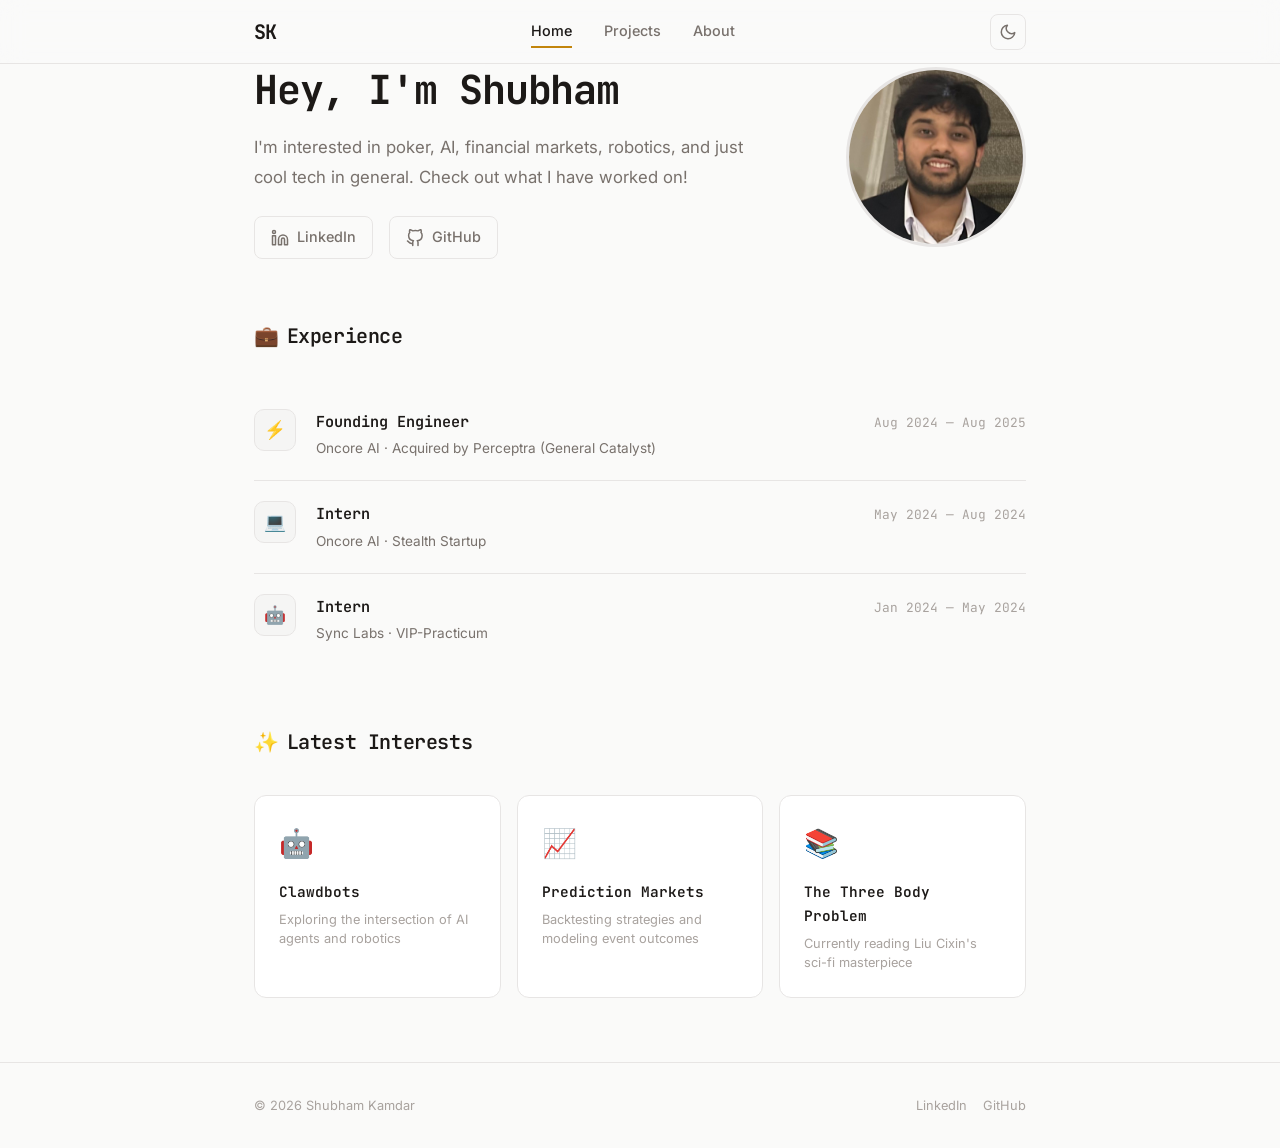
==== index.html @ ebe55406 "first draft of the portfolio without fully detailed report" ====
<!DOCTYPE html>
<html lang="en" data-theme="dark">
<head>
  <meta charset="UTF-8">
  <meta name="viewport" content="width=device-width, initial-scale=1.0">
  <title>Shubham Kamdar</title>
  <meta name="description" content="Shubham Kamdar — Engineer, builder, and maker. Interested in poker, AI, financial markets, robotics, and cool tech.">
  <meta name="author" content="Shubham Kamdar">

  <!-- Fonts -->
  <link rel="preconnect" href="https://fonts.googleapis.com">
  <link rel="preconnect" href="https://fonts.gstatic.com" crossorigin>
  <link href="https://fonts.googleapis.com/css2?family=Inter:wght@400;500;600;700&family=JetBrains+Mono:wght@400;500;600;700&display=swap" rel="stylesheet">

  <!-- Styles -->
  <link rel="stylesheet" href="css/style.css">

  <!-- Theme (prevent flash) -->
  <script>
    (function(){
      var t = localStorage.getItem('portfolio-theme');
      if (!t) t = window.matchMedia('(prefers-color-scheme: light)').matches ? 'light' : 'dark';
      document.documentElement.setAttribute('data-theme', t);
    })();
  </script>
</head>
<body>

  <!-- Navigation -->
  <nav class="navbar">
    <div class="nav-container">
      <a href="index.html" class="nav-logo">SK</a>
      <div class="nav-links">
        <a href="index.html" class="nav-link active">Home</a>
        <a href="projects.html" class="nav-link">Projects</a>
        <a href="about.html" class="nav-link">About</a>
      </div>
      <div class="nav-actions">
        <button class="theme-toggle" id="themeToggle" aria-label="Toggle theme">
          <!-- Sun icon (shown in dark mode) -->
          <svg class="icon-sun" xmlns="http://www.w3.org/2000/svg" width="18" height="18" viewBox="0 0 24 24" fill="none" stroke="currentColor" stroke-width="2" stroke-linecap="round" stroke-linejoin="round">
            <circle cx="12" cy="12" r="5"></circle>
            <line x1="12" y1="1" x2="12" y2="3"></line>
            <line x1="12" y1="21" x2="12" y2="23"></line>
            <line x1="4.22" y1="4.22" x2="5.64" y2="5.64"></line>
            <line x1="18.36" y1="18.36" x2="19.78" y2="19.78"></line>
            <line x1="1" y1="12" x2="3" y2="12"></line>
            <line x1="21" y1="12" x2="23" y2="12"></line>
            <line x1="4.22" y1="19.78" x2="5.64" y2="18.36"></line>
            <line x1="18.36" y1="5.64" x2="19.78" y2="4.22"></line>
          </svg>
          <!-- Moon icon (shown in light mode) -->
          <svg class="icon-moon" xmlns="http://www.w3.org/2000/svg" width="18" height="18" viewBox="0 0 24 24" fill="none" stroke="currentColor" stroke-width="2" stroke-linecap="round" stroke-linejoin="round">
            <path d="M21 12.79A9 9 0 1 1 11.21 3 7 7 0 0 0 21 12.79z"></path>
          </svg>
        </button>
        <button class="mobile-menu-toggle" id="mobileMenuToggle" aria-label="Toggle menu">
          <svg xmlns="http://www.w3.org/2000/svg" width="18" height="18" viewBox="0 0 24 24" fill="none" stroke="currentColor" stroke-width="2" stroke-linecap="round" stroke-linejoin="round">
            <line x1="3" y1="12" x2="21" y2="12"></line>
            <line x1="3" y1="6" x2="21" y2="6"></line>
            <line x1="3" y1="18" x2="21" y2="18"></line>
          </svg>
        </button>
      </div>
    </div>
  </nav>

  <!-- Mobile Menu -->
  <div class="mobile-menu" id="mobileMenu">
    <a href="index.html" class="nav-link active">Home</a>
    <a href="projects.html" class="nav-link">Projects</a>
    <a href="about.html" class="nav-link">About</a>
  </div>

  <main class="container">

    <!-- Hero -->
    <section class="hero">
      <div class="hero-content">
        <h1 class="hero-greeting">Hey, I'm Shubham</h1>
        <p class="hero-description">
          I'm interested in poker, AI, financial markets, robotics, and just cool tech in general. Check out what I have worked on!
        </p>
        <div class="social-links">
          <a href="https://www.linkedin.com/in/skkamdar/" target="_blank" rel="noopener noreferrer" class="social-link">
            <svg xmlns="http://www.w3.org/2000/svg" width="18" height="18" viewBox="0 0 24 24" fill="none" stroke="currentColor" stroke-width="2" stroke-linecap="round" stroke-linejoin="round">
              <path d="M16 8a6 6 0 0 1 6 6v7h-4v-7a2 2 0 0 0-2-2 2 2 0 0 0-2 2v7h-4v-7a6 6 0 0 1 6-6z"></path>
              <rect x="2" y="9" width="4" height="12"></rect>
              <circle cx="4" cy="4" r="2"></circle>
            </svg>
            LinkedIn
          </a>
          <a href="https://github.com/kamdarsk23" target="_blank" rel="noopener noreferrer" class="social-link">
            <svg xmlns="http://www.w3.org/2000/svg" width="18" height="18" viewBox="0 0 24 24" fill="none" stroke="currentColor" stroke-width="2" stroke-linecap="round" stroke-linejoin="round">
              <path d="M9 19c-5 1.5-5-2.5-7-3m14 6v-3.87a3.37 3.37 0 0 0-.94-2.61c3.14-.35 6.44-1.54 6.44-7A5.44 5.44 0 0 0 20 4.77 5.07 5.07 0 0 0 19.91 1S18.73.65 16 2.48a13.38 13.38 0 0 0-7 0C6.27.65 5.09 1 5.09 1A5.07 5.07 0 0 0 5 4.77a5.44 5.44 0 0 0-1.5 3.78c0 5.42 3.3 6.61 6.44 7A3.37 3.37 0 0 0 9 18.13V22"></path>
            </svg>
            GitHub
          </a>
        </div>
      </div>
      <div class="hero-image">
        <img src="images/headshot.jpg" alt="Shubham Kamdar" width="180" height="180">
      </div>
    </section>

    <!-- Experience -->
    <section class="section animate-in">
      <div class="section-header">
        <h2 class="section-title"><span class="emoji">&#128188;</span> Experience</h2>
      </div>
      <div class="experience-list stagger-children">
        <div class="experience-item animate-in">
          <div class="experience-icon">&#9889;</div>
          <div class="experience-content">
            <div class="experience-header">
              <span class="experience-title">Founding Engineer</span>
              <span class="experience-date">Aug 2024 — Aug 2025</span>
            </div>
            <p class="experience-company">Oncore AI · Acquired by Perceptra (General Catalyst)</p>
          </div>
        </div>
        <div class="experience-item animate-in">
          <div class="experience-icon">&#128187;</div>
          <div class="experience-content">
            <div class="experience-header">
              <span class="experience-title">Intern</span>
              <span class="experience-date">May 2024 — Aug 2024</span>
            </div>
            <p class="experience-company">Oncore AI · Stealth Startup</p>
          </div>
        </div>
        <div class="experience-item animate-in">
          <div class="experience-icon">&#129302;</div>
          <div class="experience-content">
            <div class="experience-header">
              <span class="experience-title">Intern</span>
              <span class="experience-date">Jan 2024 — May 2024</span>
            </div>
            <p class="experience-company">Sync Labs · VIP-Practicum</p>
          </div>
        </div>
      </div>
    </section>

    <!-- Latest Interests -->
    <section class="section animate-in">
      <div class="section-header">
        <h2 class="section-title"><span class="emoji">&#10024;</span> Latest Interests</h2>
      </div>
      <div class="interests-grid stagger-children">
        <div class="interest-card animate-in">
          <span class="interest-icon">&#129302;</span>
          <div class="interest-name">Clawdbots</div>
          <p class="interest-desc">Exploring the intersection of AI agents and robotics</p>
        </div>
        <div class="interest-card animate-in">
          <span class="interest-icon">&#128200;</span>
          <div class="interest-name">Prediction Markets</div>
          <p class="interest-desc">Backtesting strategies and modeling event outcomes</p>
        </div>
        <div class="interest-card animate-in">
          <span class="interest-icon">&#128218;</span>
          <div class="interest-name">The Three Body Problem</div>
          <p class="interest-desc">Currently reading Liu Cixin's sci-fi masterpiece</p>
        </div>
      </div>
    </section>

  </main>

  <!-- Footer -->
  <footer class="footer">
    <div class="footer-content">
      <span class="footer-text">&copy; 2026 Shubham Kamdar</span>
      <div class="footer-links">
        <a href="https://www.linkedin.com/in/skkamdar/" target="_blank" rel="noopener noreferrer" class="footer-link">LinkedIn</a>
        <a href="https://github.com/kamdarsk23" target="_blank" rel="noopener noreferrer" class="footer-link">GitHub</a>
      </div>
    </div>
  </footer>

  <script src="js/main.js"></script>
</body>
</html>
---- css/style.css ----
/* ============================================
   PORTFOLIO - Shubham Kamdar
   Modern, minimal portfolio with dark/light mode
   ============================================ */

/* --- Reset & Base --- */
*, *::before, *::after {
  margin: 0;
  padding: 0;
  box-sizing: border-box;
}

html {
  scroll-behavior: smooth;
  -webkit-text-size-adjust: 100%;
}

/* --- Theme Variables --- */
:root {
  /* Typography */
  --font-sans: 'Inter', -apple-system, BlinkMacSystemFont, 'Segoe UI', Roboto, sans-serif;
  --font-mono: 'JetBrains Mono', 'SF Mono', 'Fira Code', 'Consolas', monospace;

  /* Sizing */
  --max-width: 820px;
  --nav-height: 64px;

  /* Transitions */
  --transition-fast: 0.15s ease;
  --transition-normal: 0.3s ease;
  --transition-slow: 0.5s ease;
  --transition-theme: 0.6s ease;
}

/* Light Theme */
[data-theme="light"] {
  --bg: #fafaf9;
  --bg-secondary: #f5f5f4;
  --bg-tertiary: #ffffff;
  --text: #1c1917;
  --text-secondary: #78716c;
  --text-tertiary: #a8a29e;
  --accent: #c2850c;
  --accent-hover: #a87008;
  --accent-soft: rgba(194, 133, 12, 0.1);
  --border: #e7e5e4;
  --border-hover: #d6d3d1;
  --shadow: rgba(0, 0, 0, 0.05);
  --nav-bg: rgba(250, 250, 249, 0.85);
  --card-bg: #ffffff;
  --card-hover: #fafaf9;
  --code-bg: #f5f5f4;
  --icon-filter: none;
}

/* Dark Theme (default) */
[data-theme="dark"] {
  --bg: #0c0c0c;
  --bg-secondary: #141414;
  --bg-tertiary: #1a1a1a;
  --text: #ededed;
  --text-secondary: #888888;
  --text-tertiary: #555555;
  --accent: #e8a855;
  --accent-hover: #f0b866;
  --accent-soft: rgba(232, 168, 85, 0.1);
  --border: #222222;
  --border-hover: #333333;
  --shadow: rgba(0, 0, 0, 0.3);
  --nav-bg: rgba(12, 12, 12, 0.85);
  --card-bg: #161616;
  --card-hover: #1e1e1e;
  --code-bg: #1a1a1a;
  --icon-filter: invert(1);
}

body {
  font-family: var(--font-sans);
  background-color: var(--bg);
  color: var(--text);
  line-height: 1.7;
  font-size: 16px;
  padding-top: var(--nav-height);
  transition: background-color var(--transition-theme), color var(--transition-theme);
  min-height: 100vh;
  -webkit-font-smoothing: antialiased;
  -moz-osx-font-smoothing: grayscale;
}

/* --- Typography --- */
h1, h2, h3, h4 {
  font-family: var(--font-mono);
  font-weight: 600;
  line-height: 1.3;
  letter-spacing: -0.02em;
}

h1 {
  font-size: 2.25rem;
  margin-bottom: 1rem;
}

h2 {
  font-size: 1.5rem;
  margin-bottom: 1rem;
  color: var(--text);
}

h3 {
  font-size: 1.1rem;
  margin-bottom: 0.5rem;
}

p {
  color: var(--text-secondary);
  margin-bottom: 1rem;
}

a {
  color: var(--accent);
  text-decoration: none;
  transition: color var(--transition-fast);
}

a:hover {
  color: var(--accent-hover);
}

/* --- Container --- */
.container {
  max-width: var(--max-width);
  margin: 0 auto;
  padding: 0 1.5rem;
}

/* --- Navigation --- */
.navbar {
  position: fixed;
  top: 0;
  left: 0;
  right: 0;
  height: var(--nav-height);
  background: var(--nav-bg);
  backdrop-filter: blur(12px);
  -webkit-backdrop-filter: blur(12px);
  border-bottom: 1px solid var(--border);
  z-index: 1000;
  transition: background-color var(--transition-theme), border-color var(--transition-theme);
}

.nav-container {
  max-width: var(--max-width);
  margin: 0 auto;
  padding: 0 1.5rem;
  height: 100%;
  display: flex;
  align-items: center;
  justify-content: space-between;
}

.nav-logo {
  font-family: var(--font-mono);
  font-size: 1.25rem;
  font-weight: 700;
  color: var(--text);
  text-decoration: none;
  letter-spacing: -0.03em;
  transition: color var(--transition-fast);
}

.nav-logo:hover {
  color: var(--accent);
}

.nav-links {
  display: flex;
  align-items: center;
  gap: 2rem;
}

.nav-link {
  font-size: 0.9rem;
  font-weight: 500;
  color: var(--text-secondary);
  text-decoration: none;
  transition: color var(--transition-fast);
  position: relative;
}

.nav-link::after {
  content: '';
  position: absolute;
  bottom: -4px;
  left: 0;
  width: 0;
  height: 2px;
  background-color: var(--accent);
  transition: width var(--transition-normal);
}

.nav-link:hover,
.nav-link.active {
  color: var(--text);
}

.nav-link.active::after,
.nav-link:hover::after {
  width: 100%;
}

.nav-actions {
  display: flex;
  align-items: center;
  gap: 0.75rem;
}

.theme-toggle {
  background: none;
  border: 1px solid var(--border);
  border-radius: 8px;
  padding: 0.5rem;
  cursor: pointer;
  color: var(--text-secondary);
  display: flex;
  align-items: center;
  justify-content: center;
  transition: all var(--transition-fast);
  width: 36px;
  height: 36px;
}

.theme-toggle:hover {
  border-color: var(--border-hover);
  color: var(--text);
  background: var(--bg-secondary);
}

.theme-toggle svg {
  width: 18px;
  height: 18px;
}

.theme-toggle .icon-sun { display: none; }
.theme-toggle .icon-moon { display: block; }

[data-theme="dark"] .theme-toggle .icon-sun { display: block; }
[data-theme="dark"] .theme-toggle .icon-moon { display: none; }

/* Mobile Menu Toggle */
.mobile-menu-toggle {
  display: none;
  background: none;
  border: 1px solid var(--border);
  border-radius: 8px;
  padding: 0.5rem;
  cursor: pointer;
  color: var(--text-secondary);
  align-items: center;
  justify-content: center;
  transition: all var(--transition-fast);
  width: 36px;
  height: 36px;
}

.mobile-menu-toggle:hover {
  border-color: var(--border-hover);
  color: var(--text);
}

.mobile-menu-toggle svg {
  width: 18px;
  height: 18px;
}

/* Mobile Menu */
.mobile-menu {
  display: none;
  position: fixed;
  top: var(--nav-height);
  left: 0;
  right: 0;
  background: var(--nav-bg);
  backdrop-filter: blur(12px);
  -webkit-backdrop-filter: blur(12px);
  border-bottom: 1px solid var(--border);
  padding: 1rem 1.5rem;
  z-index: 999;
  transform: translateY(-10px);
  opacity: 0;
  transition: transform var(--transition-normal), opacity var(--transition-normal);
}

.mobile-menu.open {
  transform: translateY(0);
  opacity: 1;
}

.mobile-menu .nav-link {
  display: block;
  padding: 0.75rem 0;
  font-size: 1rem;
  border-bottom: 1px solid var(--border);
}

.mobile-menu .nav-link:last-child {
  border-bottom: none;
}

/* --- Main Content --- */
main {
  padding-top: 6.5rem;
  padding-bottom: 4rem;
  min-height: calc(100vh - 80px);
}

/* --- Hero Section --- */
.hero {
  display: flex;
  align-items: center;
  justify-content: space-between;
  gap: 3rem;
  margin-bottom: 4rem;
}

.hero-content {
  flex: 1;
}

.hero-greeting {
  font-family: var(--font-mono);
  font-size: 2.5rem;
  font-weight: 700;
  color: var(--text);
  margin-bottom: 1rem;
  letter-spacing: -0.03em;
}

.hero-description {
  font-size: 1.05rem;
  color: var(--text-secondary);
  line-height: 1.8;
  margin-bottom: 1.5rem;
  max-width: 500px;
}

.hero-image {
  flex-shrink: 0;
}

.hero-image img {
  width: 180px;
  height: 180px;
  border-radius: 50%;
  object-fit: cover;
  border: 3px solid var(--border);
  transition: border-color var(--transition-normal), transform var(--transition-normal);
}

.hero-image img:hover {
  border-color: var(--accent);
  transform: scale(1.02);
}

/* Social Links */
.social-links {
  display: flex;
  align-items: center;
  gap: 1rem;
}

.social-link {
  display: flex;
  align-items: center;
  gap: 0.5rem;
  color: var(--text-secondary);
  font-size: 0.9rem;
  font-weight: 500;
  padding: 0.5rem 1rem;
  border: 1px solid var(--border);
  border-radius: 8px;
  transition: all var(--transition-fast);
  text-decoration: none;
}

.social-link:hover {
  color: var(--text);
  border-color: var(--border-hover);
  background: var(--bg-secondary);
}

.social-link svg {
  width: 18px;
  height: 18px;
}

/* --- Section Styles --- */
.section {
  margin-bottom: 4rem;
}

.section-header {
  display: flex;
  align-items: center;
  justify-content: space-between;
  margin-bottom: 1.5rem;
}

.section-title {
  font-family: var(--font-mono);
  font-size: 1.25rem;
  font-weight: 600;
  color: var(--text);
  display: flex;
  align-items: center;
  gap: 0.5rem;
}

.section-title .emoji {
  font-family: var(--font-sans);
}

.section-link {
  font-size: 0.85rem;
  color: var(--text-tertiary);
  display: flex;
  align-items: center;
  gap: 0.25rem;
  transition: color var(--transition-fast);
}

.section-link:hover {
  color: var(--accent);
}

/* --- Experience Section --- */
.experience-list {
  display: flex;
  flex-direction: column;
  gap: 0;
}

.experience-item {
  display: flex;
  align-items: flex-start;
  gap: 1.25rem;
  padding: 1.25rem 0;
  border-bottom: 1px solid var(--border);
  transition: background-color var(--transition-fast);
}

.experience-item:last-child {
  border-bottom: none;
}

.experience-icon {
  width: 42px;
  height: 42px;
  border-radius: 10px;
  background: var(--bg-secondary);
  border: 1px solid var(--border);
  display: flex;
  align-items: center;
  justify-content: center;
  flex-shrink: 0;
  font-size: 1.1rem;
  transition: background-color var(--transition-normal), border-color var(--transition-normal);
}

.experience-content {
  flex: 1;
  min-width: 0;
}

.experience-header {
  display: flex;
  align-items: baseline;
  justify-content: space-between;
  gap: 1rem;
  margin-bottom: 0.15rem;
}

.experience-title {
  font-family: var(--font-mono);
  font-size: 0.95rem;
  font-weight: 600;
  color: var(--text);
}

.experience-date {
  font-size: 0.8rem;
  color: var(--text-tertiary);
  white-space: nowrap;
  font-family: var(--font-mono);
}

.experience-company {
  font-size: 0.85rem;
  color: var(--text-secondary);
  margin-bottom: 0;
}

/* --- Interests Section --- */
.interests-grid {
  display: grid;
  grid-template-columns: repeat(3, 1fr);
  gap: 1rem;
}

.interest-card {
  background: var(--card-bg);
  border: 1px solid var(--border);
  border-radius: 12px;
  padding: 1.5rem;
  transition: all var(--transition-fast), background-color var(--transition-theme), border-color var(--transition-theme);
  cursor: default;
}

.interest-card:hover {
  border-color: var(--border-hover);
  background: var(--card-hover);
  transform: translateY(-2px);
}

.interest-icon {
  font-size: 1.75rem;
  margin-bottom: 0.75rem;
  display: block;
}

.interest-name {
  font-family: var(--font-mono);
  font-size: 0.9rem;
  font-weight: 600;
  color: var(--text);
  margin-bottom: 0.35rem;
}

.interest-desc {
  font-size: 0.8rem;
  color: var(--text-tertiary);
  margin-bottom: 0;
  line-height: 1.5;
}

/* --- Projects Page --- */
.page-header {
  margin-bottom: 3rem;
}

.page-title {
  font-family: var(--font-mono);
  font-size: 2.25rem;
  font-weight: 700;
  margin-bottom: 0.5rem;
}

.page-subtitle {
  color: var(--text-secondary);
  font-size: 1.05rem;
}

.projects-grid {
  display: grid;
  grid-template-columns: repeat(2, 1fr);
  gap: 1.25rem;
}

.project-card {
  background: var(--card-bg);
  border: 1px solid var(--border);
  border-radius: 12px;
  padding: 1.75rem;
  transition: all var(--transition-fast), background-color var(--transition-theme), border-color var(--transition-theme);
  display: flex;
  flex-direction: column;
  text-decoration: none;
  color: inherit;
}

.project-card:hover {
  border-color: var(--border-hover);
  background: var(--card-hover);
  transform: translateY(-2px);
  color: inherit;
}

.project-card-header {
  display: flex;
  align-items: flex-start;
  justify-content: space-between;
  margin-bottom: 1rem;
}

.project-icon {
  width: 48px;
  height: 48px;
  border-radius: 12px;
  background: var(--accent-soft);
  border: 1px solid var(--border);
  display: flex;
  align-items: center;
  justify-content: center;
  font-size: 1.4rem;
  flex-shrink: 0;
  transition: background-color var(--transition-normal);
}

.project-card:hover .project-icon {
  background: var(--accent-soft);
  border-color: var(--accent);
}

.project-arrow {
  color: var(--text-tertiary);
  transition: all var(--transition-fast);
}

.project-card:hover .project-arrow {
  color: var(--accent);
  transform: translate(2px, -2px);
}

.project-arrow svg {
  width: 18px;
  height: 18px;
}

.project-name {
  font-family: var(--font-mono);
  font-size: 1rem;
  font-weight: 600;
  color: var(--text);
  margin-bottom: 0.4rem;
}

.project-desc {
  font-size: 0.85rem;
  color: var(--text-secondary);
  line-height: 1.6;
  margin-bottom: 1rem;
  flex: 1;
}

.project-tags {
  display: flex;
  flex-wrap: wrap;
  gap: 0.4rem;
}

.project-tag {
  font-family: var(--font-mono);
  font-size: 0.7rem;
  color: var(--text-tertiary);
  background: var(--bg-secondary);
  padding: 0.2rem 0.6rem;
  border-radius: 4px;
  border: 1px solid var(--border);
}

.project-image-placeholder {
  width: 100%;
  height: 140px;
  background: var(--bg-secondary);
  border: 1px dashed var(--border);
  border-radius: 8px;
  display: flex;
  align-items: center;
  justify-content: center;
  color: var(--text-tertiary);
  font-size: 0.8rem;
  margin-bottom: 1rem;
  transition: all var(--transition-fast);
}

.project-card:hover .project-image-placeholder {
  border-color: var(--border-hover);
}

/* --- About Page --- */
.about-banner {
  display: flex;
  align-items: center;
  justify-content: space-between;
  gap: 3rem;
  background: var(--bg-secondary);
  border: 1px solid var(--border);
  border-radius: 16px;
  padding: 3rem;
  margin-bottom: 3rem;
  transition: background-color var(--transition-theme), border-color var(--transition-theme);
}

.about-banner-text {
  flex: 1;
}

.about-banner-text .page-title {
  margin-bottom: 0.75rem;
}

.about-banner-text .page-subtitle {
  margin-bottom: 0;
}

.about-banner-image {
  flex-shrink: 0;
}

.about-banner-image img {
  width: 200px;
  height: 200px;
  border-radius: 16px;
  object-fit: cover;
  border: 3px solid var(--border);
  transition: border-color var(--transition-theme), transform var(--transition-normal);
}

.about-banner-image img:hover {
  border-color: var(--accent);
  transform: scale(1.02);
}

.about-intro {
  font-size: 1.1rem;
  line-height: 1.8;
  color: var(--text-secondary);
  margin-bottom: 3rem;
  max-width: 650px;
}

.about-section {
  margin-bottom: 3rem;
  padding-bottom: 3rem;
  border-bottom: 1px solid var(--border);
}

.about-section:last-child {
  border-bottom: none;
  padding-bottom: 0;
}

.about-section-title {
  font-family: var(--font-mono);
  font-size: 1.25rem;
  font-weight: 600;
  color: var(--text);
  margin-bottom: 1rem;
}

.about-section p {
  color: var(--text-secondary);
  line-height: 1.8;
  margin-bottom: 1rem;
}

.about-section p:last-child {
  margin-bottom: 0;
}

/* --- Footer --- */
.footer {
  border-top: 1px solid var(--border);
  padding: 2rem 0;
  transition: border-color var(--transition-theme);
}

.footer-content {
  max-width: var(--max-width);
  margin: 0 auto;
  padding: 0 1.5rem;
  display: flex;
  align-items: center;
  justify-content: space-between;
}

.footer-text {
  font-size: 0.8rem;
  color: var(--text-tertiary);
}

.footer-links {
  display: flex;
  align-items: center;
  gap: 1rem;
}

.footer-link {
  font-size: 0.8rem;
  color: var(--text-tertiary);
  transition: color var(--transition-fast);
}

.footer-link:hover {
  color: var(--text);
}

/* --- Animations --- */
.animate-in {
  opacity: 0;
  transform: translateY(20px);
  transition: opacity 0.6s ease, transform 0.6s ease;
}

.animate-in.visible {
  opacity: 1;
  transform: translateY(0);
}

/* Stagger children */
.stagger-children .animate-in:nth-child(1) { transition-delay: 0ms; }
.stagger-children .animate-in:nth-child(2) { transition-delay: 80ms; }
.stagger-children .animate-in:nth-child(3) { transition-delay: 160ms; }
.stagger-children .animate-in:nth-child(4) { transition-delay: 240ms; }
.stagger-children .animate-in:nth-child(5) { transition-delay: 320ms; }
.stagger-children .animate-in:nth-child(6) { transition-delay: 400ms; }
.stagger-children .animate-in:nth-child(7) { transition-delay: 480ms; }
.stagger-children .animate-in:nth-child(8) { transition-delay: 560ms; }

/* Hero entrance */
.hero-content {
  animation: fadeInUp 0.6s ease forwards;
}

.hero-image {
  animation: fadeInUp 0.6s ease 0.2s forwards;
  opacity: 0;
}

@keyframes fadeInUp {
  from {
    opacity: 0;
    transform: translateY(20px);
  }
  to {
    opacity: 1;
    transform: translateY(0);
  }
}

/* --- Responsive --- */
@media (max-width: 768px) {
  .nav-links {
    display: none;
  }

  .mobile-menu-toggle {
    display: flex;
  }

  .mobile-menu.show {
    display: block;
  }

  .mobile-menu.show.open {
    transform: translateY(0);
    opacity: 1;
  }

  .hero {
    flex-direction: column-reverse;
    text-align: center;
    gap: 2rem;
  }

  .hero-greeting {
    font-size: 2rem;
  }

  .hero-description {
    max-width: 100%;
  }

  .hero-image img {
    width: 140px;
    height: 140px;
  }

  .social-links {
    justify-content: center;
  }

  h1, .page-title {
    font-size: 1.75rem;
  }

  .about-banner {
    flex-direction: column-reverse;
    text-align: center;
    padding: 2rem;
    gap: 1.5rem;
  }

  .about-banner-image img {
    width: 150px;
    height: 150px;
  }

  .experience-header {
    flex-direction: column;
    gap: 0.25rem;
  }

  .interests-grid {
    grid-template-columns: 1fr;
  }

  .projects-grid {
    grid-template-columns: 1fr;
  }

  .footer-content {
    flex-direction: column;
    gap: 1rem;
    text-align: center;
  }
}

@media (max-width: 480px) {
  .hero-greeting {
    font-size: 1.75rem;
  }

  .social-links {
    flex-direction: column;
    gap: 0.5rem;
  }

  .social-link {
    justify-content: center;
  }
}

/* --- Utility --- */
.visually-hidden {
  position: absolute;
  width: 1px;
  height: 1px;
  padding: 0;
  margin: -1px;
  overflow: hidden;
  clip: rect(0, 0, 0, 0);
  border: 0;
}
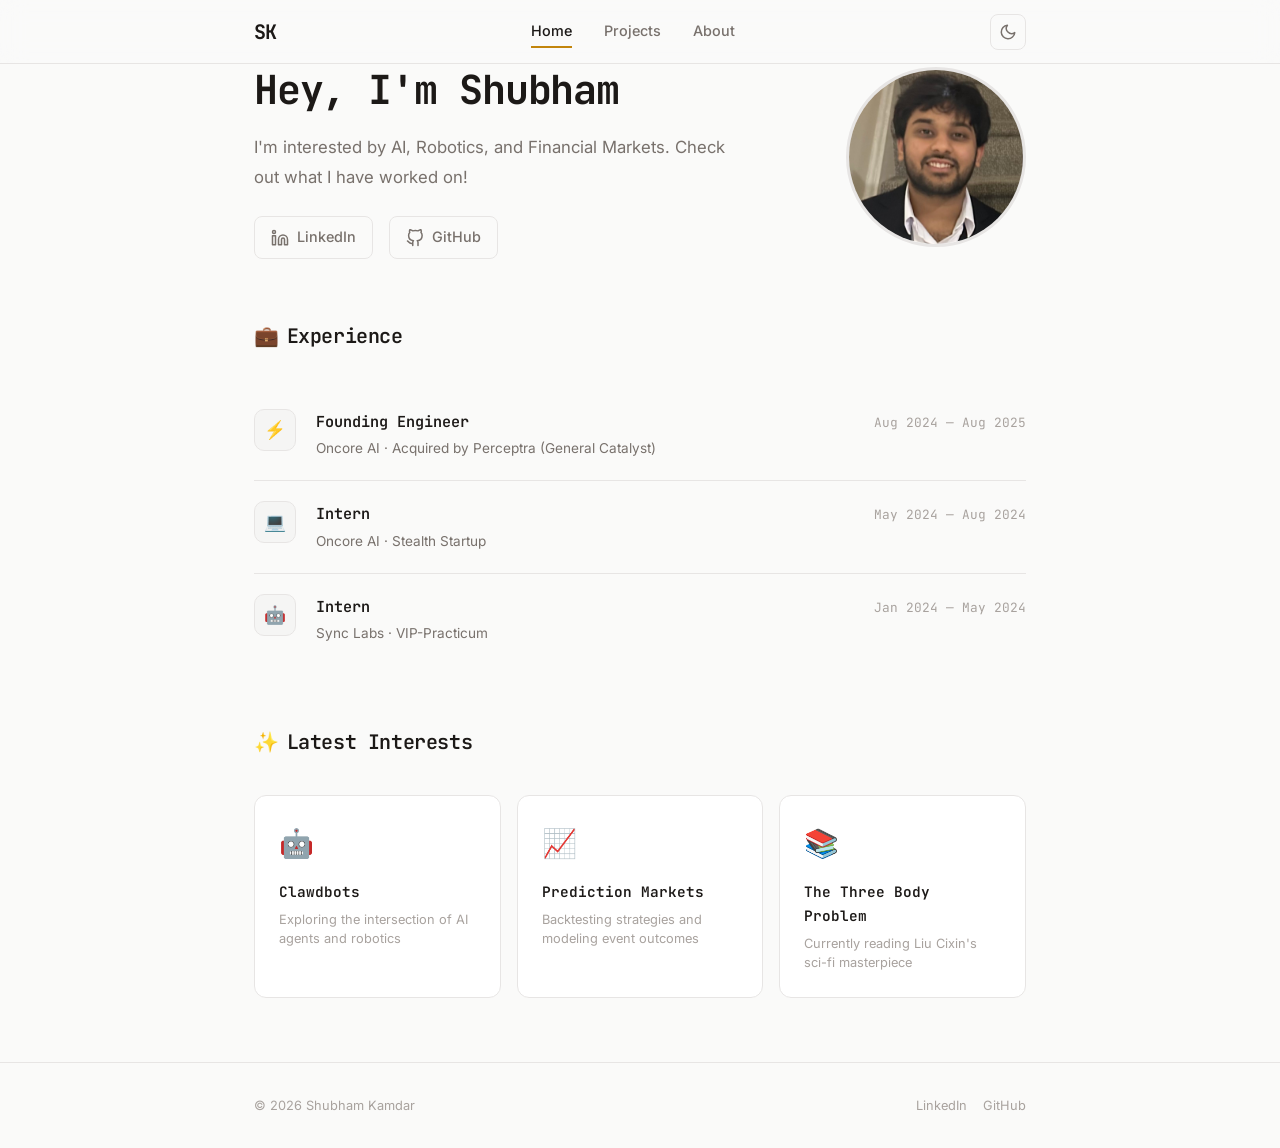
==== commit 8eaded7c: "updated the projects page to have images and redirect links for all the projects" ====
--- a/index.html
+++ b/index.html
@@ -79,7 +79,7 @@
       <div class="hero-content">
         <h1 class="hero-greeting">Hey, I'm Shubham</h1>
         <p class="hero-description">
-          I'm interested in poker, AI, financial markets, robotics, and just cool tech in general. Check out what I have worked on!
+          I'm interested by AI, Robotics, and Financial Markets. Check out what I have worked on!
         </p>
         <div class="social-links">
           <a href="https://www.linkedin.com/in/skkamdar/" target="_blank" rel="noopener noreferrer" class="social-link">
--- a/css/style.css
+++ b/css/style.css
@@ -613,6 +613,12 @@
 .project-arrow {
   color: var(--text-tertiary);
   transition: all var(--transition-fast);
+  text-decoration: none;
+  display: inline-flex;
+}
+
+.project-arrow:hover {
+  color: var(--accent);
 }
 
 .project-card:hover .project-arrow {
@@ -657,22 +663,36 @@
   border: 1px solid var(--border);
 }
 
-.project-image-placeholder {
+.project-image-placeholder,
+.project-image {
   width: 100%;
   height: 140px;
   background: var(--bg-secondary);
-  border: 1px dashed var(--border);
+  border: 1px solid var(--border);
   border-radius: 8px;
+  margin-bottom: 1rem;
+  overflow: hidden;
+  transition: all var(--transition-fast);
+}
+
+.project-image-placeholder {
+  border-style: dashed;
   display: flex;
   align-items: center;
   justify-content: center;
   color: var(--text-tertiary);
   font-size: 0.8rem;
-  margin-bottom: 1rem;
-  transition: all var(--transition-fast);
-}
-
-.project-card:hover .project-image-placeholder {
+}
+
+.project-image img {
+  width: 100%;
+  height: 100%;
+  object-fit: cover;
+  display: block;
+}
+
+.project-card:hover .project-image-placeholder,
+.project-card:hover .project-image {
   border-color: var(--border-hover);
 }
 
